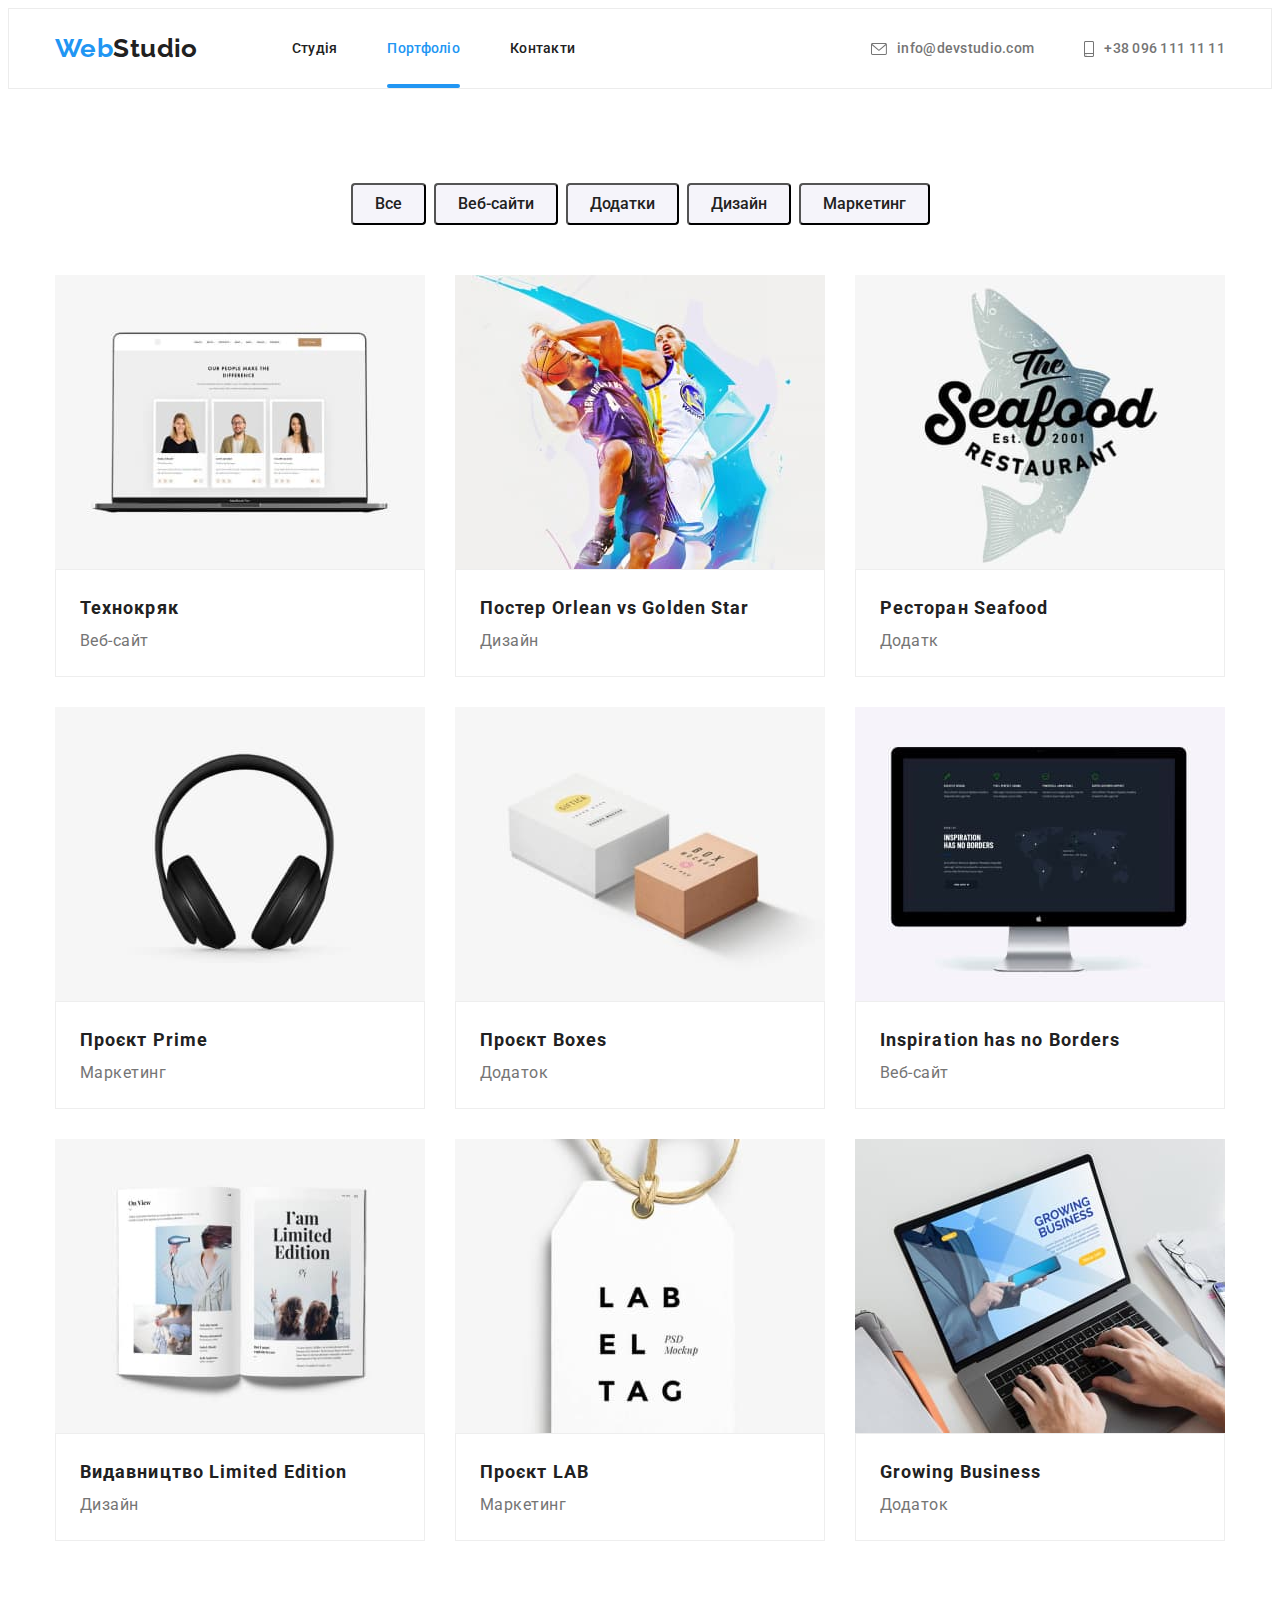
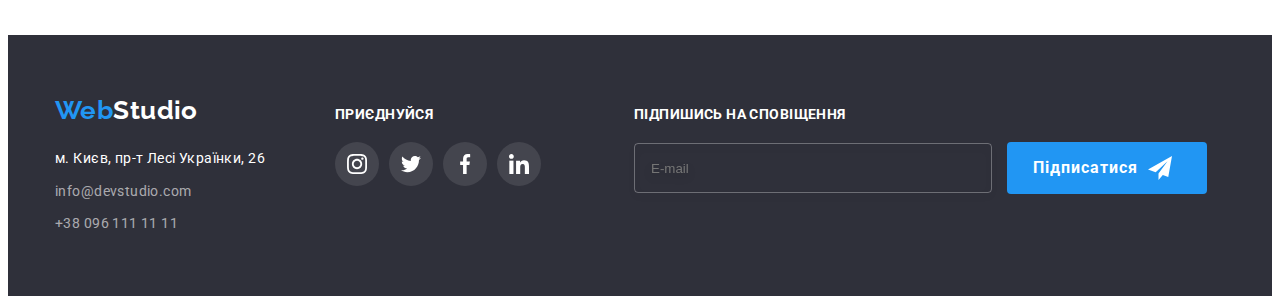
==== portfolio.html @ 61dd66d9 "start" ====
<!DOCTYPE html>
<html lang="ua">

<head>
    <meta charset="UTF-8">
    <meta http-equiv="X-UA-Compatible" content="IE=edge">
    <meta name="viewport" content="width=device-width, initial-scale=1.0">
    <title>Document</title>
    <link href="https://fonts.googleapis.com/css2?family=Raleway:wght@700&family=Roboto:wght@400;500;700;900&display=swap"
        rel="stylesheet">
    <link rel="stylesheet" href="https://cdnjs.cloudflare.com/ajax/libs/modern-normalize/1.1.0/modern-normalize.min.css"
        integrity="sha512-wpPYUAdjBVSE4KJnH1VR1HeZfpl1ub8YT/NKx4PuQ5NmX2tKuGu6U/JRp5y+Y8XG2tV+wKQpNHVUX03MfMFn9Q=="
        crossorigin="anonymous" referrerpolicy="no-referrer" />
    <link rel="stylesheet" href="./css/main.min.css">
</head>

<body>
    <header>
        <div class="container heder-container">
            <nav class="navigation">
                <a href="./index.html" lang="en" class="logo"><span class="logo-link">Web</span>Studio</a>
                <ul class="site-nav list">
                    <li class="link-item"><a href="./index.html" class="link">Студія</a></li>
                    <li class="link-item"><a href="./portfolio.html" class="link current button-border">Портфоліо</a></li>
                    <li class="link-item"><a href="" class="link">Контакти</a></li>
                </ul>
            </nav>
            <div class="contacts">
                <a href="e-mail:info@devstudio.com" class="cont-mail">
                    <svg class="contacts-cont-mail" width="16px" height="12px">
                        <use href="./images/icons.svg.svg#icon-email"></use>
                    </svg>
                    info@devstudio.com</a>
                <a href="tel:+380961111111" class="cont-tel">
                    <svg class="contacts-cont-mail" width="10px" height="16px">
                        <use href="./images/icons.svg.svg#smartphone"></use>
                    </svg>
                    +38 096 111 11 11</a>
            </div>
        </div>
    </header>
    <main>
        <section class="portfolio section">
            <div class="container">
                <h1 class="visually-hidden">Портфоліо</h1>
                    <ul class="portfolio-list list">
                        <li class="list-button"><button type="button" class="portfolio-button current">Все</button></li>
                        <li class="list-button"><button type="button" class="portfolio-button">Веб-сайти</button></li>
                        <li class="list-button"><button type="button" class="portfolio-button">Додатки</button></li>
                        <li class="list-button"><button type="button" class="portfolio-button">Дизайн</button></li>
                        <li class="list-button"><button type="button" class="portfolio-button">Маркетинг</button></li>
                    </ul>
                <ul class="portfolio-img list">
                    <li class="img-list">
                        <a href="" class="portfolio-link">
                            <div class="overley-portfolio">
                                <img src="./images/tehnokrak.jpg" alt="tehnokrak" width="370">
                                <p class="overley-portfolio-link">
                                    Ресурс пропонує комплексні пропозиції з різним рівнем функціоналу та сервісів. Все це дозволить відвідувачу отримати
                                    вичерпні відомості про компанію чи приватну особу.
                                </p>
                            </div>
                            <div class="img-text">
                                <h2 class="portfolio-title">Технокряк</h2>
                                <p class="portfolio-text">Веб-сайт</p>
                            </div>
                        </a>
                    </li>
                    <li class="img-list">
                        <a href="" class="portfolio-link">
                            <div class="overley-portfolio">
                                <img src="./images/new-orlean.jpg" alt="new orlean" width="370">
                                <p class="overley-portfolio-link">
                                    Ресурс пропонує комплексні пропозиції з різним рівнем функціоналу та сервісів. Все це дозволить відвідувачу отримати
                                    вичерпні відомості про компанію чи приватну особу.
                                </p>
                            </div>
                            <div class="img-text">
                                <h2  class="portfolio-title">Постер <span lang="en">Orlean vs Golden Star</span></h2>
                                <p class="portfolio-text">Дизайн</p>
                            </div>
                        </a>
                    </li>
                    <li class="img-list">
                        <a href="" class="portfolio-link">
                            <div class="overley-portfolio">
                                <img src="./images/seafood.jpg" alt="seafood" width="370">
                                <p class="overley-portfolio-link">
                                    Ресурс пропонує комплексні пропозиції з різним рівнем функціоналу та сервісів. Все це дозволить відвідувачу отримати
                                    вичерпні відомості про компанію чи приватну особу.
                                </p>
                            </div>
                            <div class="img-text">
                                <h2  class="portfolio-title">Ресторан <span lang="en">Seafood</span></h2>
                                <p class="portfolio-text">Додатк</p>
                            </div>
                        </a>
                    </li>
                    <li class="img-list">
                        <a href="" class="portfolio-link">
                            <div class="overley-portfolio">
                                <img src="./images/prime.jpg" alt="prime" width="370">
                                <p class="overley-portfolio-link">
                                    Ресурс пропонує комплексні пропозиції з різним рівнем функціоналу та сервісів. Все це дозволить відвідувачу отримати
                                    вичерпні відомості про компанію чи приватну особу.
                                </p>
                            </div>
                            <div class="img-text">
                                <h2  class="portfolio-title">Проєкт <span lang="en">Prime</span></h2>
                                <p class="portfolio-text">Маркетинг</p>
                            </div>
                        </a>
                    </li>
                    <li class="img-list">
                        <a href="" class="portfolio-link">
                            <div class="overley-portfolio">
                                <img src="./images/boxes.jpg" alt="boxes" width="370">
                                <p class="overley-portfolio-link">
                                    Ресурс пропонує комплексні пропозиції з різним рівнем функціоналу та сервісів. Все це дозволить відвідувачу отримати
                                    вичерпні відомості про компанію чи приватну особу.
                                </p>
                            </div>
                            <div class="img-text">
                                <h2  class="portfolio-title">Проєкт <span lang="en">Boxes</span></h2>
                                <p class="portfolio-text">Додаток</p>
                            </div>
                        </a>
                    </li>
                    <li class="img-list">
                        <a href="" class="portfolio-link">
                            <div class="overley-portfolio">
                                <img src="./images/inspiration-no-borders.jpg" alt="inspiration-no-borders" width="370">
                                <p class="overley-portfolio-link">
                                Ресурс пропонує комплексні пропозиції з різним рівнем функціоналу та сервісів. Все це дозволить відвідувачу отримати
                                вичерпні відомості про компанію чи приватну особу.
                                </p>
                            </div>
                            <div class="img-text">
                                <h2 lang="en"  class="portfolio-title">Inspiration has no Borders</h2>
                                <p class="portfolio-text">Веб-сайт</p>
                            </div>
                        </a>
                    </li>
                    <li class="img-list">
                        <a href="" class="portfolio-link">
                            <div class="overley-portfolio">
                                <img src="./images/limited-edition.jpg" alt="limited edition" width="370">
                                <p class="overley-portfolio-link">
                                Ресурс пропонує комплексні пропозиції з різним рівнем функціоналу та сервісів. Все це дозволить відвідувачу отримати
                                вичерпні відомості про компанію чи приватну особу.
                                </p>
                            </div>
                            <div class="img-text">
                                <h2  class="portfolio-title">Видавництво <span lang="en">Limited Edition</span></h2>
                                <p class="portfolio-text">Дизайн</p>
                            </div>
                        </a>
                    </li>
                    <li class="img-list">
                        <a href="" class="portfolio-link">
                            <div class="overley-portfolio">
                                <img src="./images/lab.jpg" alt="lab" width="370">
                                <p class="overley-portfolio-link">
                                    Ресурс пропонує комплексні пропозиції з різним рівнем функціоналу та сервісів. Все це дозволить відвідувачу отримати
                                    вичерпні відомості про компанію чи приватну особу.
                                </p>
                            </div>
                            <div class="img-text">
                                <h2  class="portfolio-title">Проєкт <span lang="en">LAB</span></h2>
                                <p class="portfolio-text">Маркетинг</p>
                            </div>
                        </a>
                    </li>
                    <li class="img-list">
                        <a href="" class="portfolio-link">
                            <div class="overley-portfolio">
                                <img src="./images/growing-business.jpg" alt="growing-business" width="370">
                                <p class="overley-portfolio-link">
                                    Ресурс пропонує комплексні пропозиції з різним рівнем функціоналу та сервісів. Все це дозволить відвідувачу отримати
                                    вичерпні відомості про компанію чи приватну особу.
                                </p>
                            </div>
                            <div class="img-text">
                                <h2 lang="en"  class="portfolio-title">Growing Business</h2>
                                <p class="portfolio-text">Додаток</p>
                            </div>
                        </a>
                    </li>
                </ul>
            </div>
        </section>

    </main>
    <footer class="footer">
        <div class="footer-container container">
            <div class="footer-container-list">
                <a href="./index.html" lang="en" class="footer-logo"><span class="logo-link">Web</span><span
                        class="footer-link">Studio</span></a>
                <address class="address">
                    <ul>
                        <li class="footer-list list">
                            <p class="footer-address">м. Києв, пр-т Лесі Українки, 26</p>
                        </li>
                        <li class="footer-list list"><a href="e-mail:info@devstudio.com"
                                class="address-mail">info@devstudio.com</a><br /></li>
                        <li class="footer-list list"><a href="tel:+380961111111" class="address-tel">+38 096 111 11 11</a>
                        </li>
                    </ul>
                </address>
            </div>
            <div class="footer-icon-link">
                <h3 class="footer-title">ПРИЄДНУЙСЯ</h3>
                <ul class="footer-icon">
                    <li class="footer-social-list list">
                        <a class="footer-social-link" href="">
                            <svg class="footer-icon-list" width="20" height="20">
                                <use href="./images/icons.svg.svg#instagram"></use>
                            </svg>
                        </a>
                    </li>
                    <li class="footer-social-list list">
                        <a class="footer-social-link" href="">
                            <svg class="footer-icon" width="20" height="20">
                                <use href="./images/icons.svg.svg#twitter"></use>
                            </svg>
                        </a>
                    </li>
                    <li class="footer-social-list list">
                        <a class="footer-social-link" href="">
                            <svg class="footer-icon" width="20" height="20">
                                <use href="./images/icons.svg.svg#facebook"></use>
                            </svg>
                        </a>
                    </li>
                    <li class="footer-social-list list">
                        <a class="footer-social-link" href="">
                            <svg class="footer-icon" width="20" height="20">
                                <use href="./images/icons.svg.svg#linkedin"></use>
                            </svg>
                        </a>
                    </li>
                </ul>
            </div>
            <div class="form-footer">
                <form class="form-email">
                    <h3 class="form-title">ПІДПИШИСЬ НА СПОВІЩЕННЯ</h3>
                    <div class="model-footer-email">
                        <input type="email" name="email" class="footer-email" placeholder="E-mail" />
                        <button type="submit" class="button footer-but">Підписатися
                            <svg class="modal-icon-foter" width="24" height="24">
                                <use href="./images/icons.svg.svg#icon-icon-send"></use>
                        </button>
                    </div>
                </form>
            </div>
        </div>
    </footer>
</body>
---- css/main.min.css ----
﻿:root{--primary-text-color: #757575;--title-text-color: #212121;--accent-color: #2196f3}*,::after,::before{box-sizing:border-box}body{background-color:#fff;color:var(--primary-text-color);font-family:Roboto,sans-serif;letter-spacing:.03em;font-size:14px;line-height:1.71}h1,h2,h3,h4,h5,h6,p{margin-top:0;margin-bottom:0}ul,ol{margin-top:0;margin-bottom:0;padding-left:0}img{display:block}.button{transition:color 250ms cubic-bezier(0.4, 0, 0.2, 1),background-color 250ms cubic-bezier(0.4, 0, 0.2, 1);min-width:200px;padding:10px 25px;border-radius:4px;border:1px solid rgba(0,0,0,0);color:#fff;background-color:var(--accent-color);font-family:Roboto,sans-serif;font-weight:700;font-size:16px;line-height:1.9;display:inline-block;align-items:center;text-align:center;text-decoration:none;letter-spacing:.06em}.button:hover,.button:focus{color:#fff;background-color:#188ce8}.list-button:not(:last-child){margin-right:8px}.portfolio-button{transition:color 250ms cubic-bezier(0.4, 0, 0.2, 1),background-color 250ms cubic-bezier(0.4, 0, 0.2, 1),box-shadow 250ms cubic-bezier(0.4, 0, 0.2, 1);min-width:73px;padding:6px 22px;border-radius:4px;font-family:"Roboto",sans-serif;cursor:pointer;text-decoration:none;color:var(--title-text-color);background-color:#f5f4fa;font-weight:500;font-size:16px;line-height:1.62;text-align:center}.portfolio-button .current{color:#fff;background-color:var(--accent-color)}.portfolio-button:hover,.portfolio-button:focus{color:#fff;background-color:var(--accent-color);box-shadow:0px 3px 1px rgba(0,0,0,.1),0px 1px 2px rgba(0,0,0,.08),0px 2px 2px rgba(0,0,0,.12)}.modal-close-btn{position:absolute;top:8px;right:8px;width:30px;height:30px;display:flex;justify-content:center;align-items:center;padding:0;border-radius:50%;border:1px solid rgba(0,0,0,.1);background-color:rgba(0,0,0,0);cursor:pointer}.modal-close-icon{transition:fill 250ms cubic-bezier(0.4, 0, 0.2, 1)}.modal-close-btn:hover .modal-close-icon,.modal-close-btn:focus .modal-close-icon{fill:var(--accent-color)}.modal-btn{display:block;margin:0 auto}.footer-but{display:inline-flex}.container{width:1200px;padding-left:15px;padding-right:15px;margin-left:auto;margin-right:auto}.hero{max-width:1600px;height:600px;border:1px solid #000;margin-left:auto;margin-right:auto;padding-top:200px;padding-bottom:200px;text-align:center;background-image:linear-gradient(to right, rgba(47, 48, 58, 0.4), rgba(47, 48, 58, 0.4)),url("../images/img-hero.jpg");background-repeat:no-repeat;background-size:cover;background-position:center;background-color:#c4c4c4}.hero-title{width:696px;margin-left:auto;margin-right:auto;margin-bottom:30px;color:#fff;font-weight:900;font-size:44px;line-height:1.36;text-align:center;letter-spacing:.06em;text-transform:uppercase}.visually-hidden{position:absolute;width:1px;height:1px;margin:-1px;padding:0;overflow:hidden;border:0;clip:rect(0 0 0 0)}.portfolio-list{display:flex;flex-wrap:wrap;justify-content:center;margin-bottom:50px}.portfolio-img{display:flex;flex-wrap:wrap;flex-basis:calc(100% - 90px)/3}.img-list:not(:nth-child(3n)){margin-right:30px}.img-list:not(:nth-last-child(-n+3)){margin-bottom:30px}.portfolio-link{transition:box-shadow 250ms cubic-bezier(0.4, 0, 0.2, 1);display:block;text-decoration:none}.portfolio-link:hover,.portfolio-link:focus{box-shadow:0px 1px 1px rgba(0,0,0,.12),0px 4px 4px rgba(0,0,0,.06),1px 4px 6px rgba(0,0,0,.16)}.overley-portfolio{position:relative;overflow:hidden}.overley-portfolio-link{position:absolute;top:0;left:0;width:100%;height:100%;transform:translateY(100%);transition:transform 250ms cubic-bezier(0.4, 0, 0.2, 1);font-family:"Roboto";font-style:normal;font-weight:400;font-size:18px;line-height:1.56;letter-spacing:.03em;color:#fff;background:rgba(33,150,243,.9);padding:63px 24px}.portfolio-link:hover .overley-portfolio-link,.portfolio-link:focus .overley-portfolio-link{transform:translateY(0%)}.img-text{padding:20px 24px;border:1px solid #eee;box-sizing:border-box}.portfolio-title{text-decoration:none;color:var(--title-text-color);font-weight:700;font-size:18px;line-height:2;letter-spacing:.06em}.portfolio-text{text-decoration:none;font-size:16px;line-height:1.87;letter-spacing:.03em;color:var(--primary-text-color)}header{padding-top:24px;padding-bottom:24px;border:1px solid #ececec}.section{padding-top:94px;padding-bottom:94px}.heder-container{display:flex;align-items:center}.navigation{display:flex;align-items:center}.list{list-style:none}.logo{margin-right:94px;text-decoration:none;font-family:Raleway,sans-serif;color:var(--title-text-color);font-weight:bold;font-size:26px;line-height:1.2}.logo-link{color:var(--accent-color)}.site-nav{display:flex;align-items:center}.site-nav a{text-decoration:none;color:var(--title-text-color);font-weight:500;font-size:14px;line-height:1.14;letter-spacing:.02em}.site-nav .link:focus,.site-nav .link:hover{color:var(--accent-color)}.link-item:not(:last-child){margin-right:50px}.button-border{position:relative;transition:color 250ms cubic-bezier(0.4, 0, 0.2, 1);padding-top:32px;padding-bottom:32px}.button-border::after{position:absolute;bottom:0;left:0;width:100%;height:4px;content:"";display:block;background-color:#2196f3;border-radius:2px}.site-nav .link.current{color:var(--accent-color)}.contacts{display:flex;margin-left:auto}.cont-mail{transition:color 250ms cubic-bezier(0.4, 0, 0.2, 1),fill 250ms cubic-bezier(0.4, 0, 0.2, 1);display:flex;align-items:center;margin-right:50px;text-decoration:none;color:var(--primary-text-color);font-style:normal;font-weight:500;font-size:14px;line-height:1.14;letter-spacing:.02em}.cont-tel{transition:color 250ms cubic-bezier(0.4, 0, 0.2, 1),fill 250ms cubic-bezier(0.4, 0, 0.2, 1);display:flex;align-items:center;text-decoration:none;color:var(--primary-text-color);font-style:normal;font-weight:500;font-size:14px;line-height:1.14;letter-spacing:.02em}.cont-mail:focus,.cont-mail:hover,.cont-tel:focus,.cont-tel:hover{color:var(--accent-color);fill:currentColor}.contacts-cont-mail{margin-right:10px;fill:currentColor}.aside{padding-top:94px}.aside-list{display:flex}.list-text{width:270px}.list-text:not(:last-child){margin-right:30px}.aside-container{margin-bottom:30px;display:flex;width:270px;height:120px;align-items:center;justify-content:center;background-color:#f5f4fa}.aside-title{padding-bottom:10px;color:var(--title-text-color);font-weight:bold;font-size:14px;line-height:1.14;text-transform:uppercase}.section-title{margin-bottom:50px;color:var(--title-text-color);font-weight:700;font-size:36px;line-height:1.16;text-align:center}.work-list{display:flex;flex-basis:calc(100% - 90px)/3}.work-img:not(:nth-child(3n)){margin-right:30px}.overley-work-list{position:relative}.overley-work-img{position:absolute;bottom:0;left:0;width:100%;padding-top:27px;padding-bottom:27px;font-family:"Roboto";font-style:normal;font-weight:700;font-size:14px;line-height:16px;text-align:center;letter-spacing:.03em;text-transform:uppercase;color:#fff;background-color:rgba(47,48,58,.8)}.team{background-color:#f5f4fa}.team-list{display:flex;flex-basis:calc(100% - 120px)/4}.team-section{padding:30px 32px 30px 32px}.commands-list{background-color:#fff;box-shadow:0px 1px 3px rgba(0,0,0,.12),0px 1px 1px rgba(0,0,0,.14),0px 2px 1px rgba(0,0,0,.2);border-radius:0px 0px 4px 4px}.commands-list:not(:nth-child(4n)){margin-right:30px}.team-title{color:var(--title-text-color);font-weight:500;font-size:16px;line-height:1.18;text-align:center;text-decoration:none}.team-text{padding-top:10px;font-size:16px;line-height:1.18;text-align:center}.list-icon{display:flex;justify-content:space-between;margin-top:16px}.social-link-team{transition:fill 250ms cubic-bezier(0.4, 0, 0.2, 1),background-color 250ms cubic-bezier(0.4, 0, 0.2, 1);fill:#afb1b8;width:44px;height:44px;border-radius:50%;display:flex;align-items:center;justify-content:center}.social-link-team:hover,.social-link-team:focus{fill:#fff;background-color:var(--accent-color)}.partners-list{display:flex;align-items:center;justify-content:space-between}.partners-link-logo{transition:border-color 250ms cubic-bezier(0.4, 0, 0.2, 1);display:flex;align-items:center;justify-content:center;color:#afb1b8;border:1px solid #afb1b8;fill:currentColor;border-radius:4px;width:170px;height:92px}.partners-link-logo:hover,.partners-link-logo:focus{border-color:#2196f3}.partners-logo{transition:fill 250ms cubic-bezier(0.4, 0, 0.2, 1)}.partners-link-logo:hover .partners-logo,.partners-link-logo:focus .partners-logo{fill:#2196f3}.backdrop{position:fixed;top:0;left:0;width:100%;height:100%;transition:opacity 250ms cubic-bezier(0.4, 0, 0.2, 1),visibility 250ms cubic-bezier(0.4, 0, 0.2, 1);background-color:rgba(0,0,0,.2)}.backdrop.is-hidden{opacity:0;visibility:hidden;pointer-events:none}.modal{position:absolute;top:50%;left:50%;transform:translate(-50%, -50%);width:528px;height:581px;background-color:#fff;box-shadow:0px 1px 3px rgba(0,0,0,.12),0px 1px 1px rgba(0,0,0,.14),0px 2px 1px rgba(0,0,0,.2);border-radius:4px;padding:40px}.modal-titel{font-style:normal;font-weight:700;font-size:20px;line-height:1.15;text-align:center;letter-spacing:.03em;margin-bottom:12px;color:#212121}.modal-field{margin-bottom:10px}.modal-input{width:100%;height:40px;border:1px solid rgba(33,33,33,.2);border-radius:4px;background-color:rgba(0,0,0,0);padding-left:42px;outline:rgba(0,0,0,0);transition:border-color 250ms cubic-bezier(0.4, 0, 0.2, 1),fill 250ms cubic-bezier(0.4, 0, 0.2, 1)}.modal-input::placeholder{font-style:normal;font-weight:400;font-size:12px;line-height:14px;letter-spacing:.01em;color:rgba(117,117,117,.5)}.modal-input:focus{border-color:var(--accent-color)}.placeholder{padding-left:16px;padding-top:12px}.modal-label{display:block;font-style:normal;font-weight:400;font-size:12px;line-height:1.1666666667;letter-spacing:.01em;margin-bottom:4px;color:#757575}.input-wrap{position:relative}.modal-icon{position:absolute;left:12px;top:50%;transform:translateY(-50%)}.modal-input:focus+.modal-icon{fill:var(--accent-color)}.сomments{height:120px;width:100%;border:1px solid rgba(33,33,33,.2);border-radius:4px;resize:none;font-style:normal;font-weight:400;font-size:12px;line-height:14px;letter-spacing:.01em;color:rgba(117,117,117,.5);padding-top:12px;padding-left:16px;outline:rgba(0,0,0,0);transition:border-color 250ms cubic-bezier(0.4, 0, 0.2, 1)}.сomments:focus{border-color:var(--accent-color)}.form-check{display:block;text-align:center;margin-bottom:30px;margin-left:auto;margin-right:auto;margin-top:20px}.checkbox-label{display:flex;align-items:baseline;transform:translateY(-50%)}.checkbox{font-style:normal;font-weight:400;font-size:14px;line-height:1.7;letter-spacing:.03em;color:#757575;-webkit-appearance:none;-moz-appearance:none;appearance:none;position:absolute}.icon-chekbox{display:inline-block;width:16px;height:15px;border:2px solid #212121;border-radius:4px;margin-right:7px;margin-left:11px;margin-top:auto;margin-bottom:auto;position:relative;top:10%;left:0;transform:translateY(-10%);transition:border-color 250ms cubic-bezier(0.4, 0, 0.2, 1)}.checkbox:checked+.icon-chekbox{border-color:var(--accent-color);background-image:url(../images/icon\ check.svg);background-size:contain;background-origin:border-box}.ling-form{color:var(--accent-color)}.footer{padding-top:60px;padding-bottom:60px;background-color:#2f303a;font-style:normal}.footer-link{color:#fff}.footer-logo{text-decoration:none;font-family:Raleway,sans-serif;color:var(--title-text-color);font-weight:bold;font-size:26px;line-height:1.2}.footer-conteiner{display:flex;align-items:baseline}.footer-address{margin-top:20px;font-family:Roboto;font-style:normal;font-weight:normal;font-size:14px;line-height:1.7;color:#fff}.footer-list:not(:first-child){margin-top:9px}.address-mail,.address-tel{transition:color 250ms cubic-bezier(0.4, 0, 0.2, 1);font-family:Roboto;font-style:normal;text-decoration:none;font-weight:normal;color:rgba(255,255,255,.6)}.address-mail:focus,.address-mail:hover,.address-mail:focus,.address-mail:hover,.address-tel:focus,.address-tel:hover,.address-tel:focus,.address-tel:hover{color:var(--accent-color)}.footer-container{display:flex;align-items:baseline}.footer-icon-link{width:206px;height:80px;margin-left:70px}.footer-title{margin-bottom:20px;font-weight:bold;font-size:14px;line-height:16px;color:#fff}.footer-icon{display:flex;justify-content:space-between;align-items:baseline}.footer-social-link{transition:background-color 250ms cubic-bezier(0.4, 0, 0.2, 1);fill:#fff;width:44px;height:44px;border-radius:50%;display:flex;align-items:center;justify-content:center;background-color:rgba(255,255,255,.1)}.footer-social-link:hover,.footer-social-link:focus{background-color:var(--accent-color)}.form-footer{margin-left:93px}.form-email{transition:border-color 250ms cubic-bezier(0.4, 0, 0.2, 1)}.form-title{margin-bottom:20px;font-weight:bold;font-size:14px;line-height:16px;color:#fff}.footer-email{width:358px;height:50px;border:1px solid rgba(255,255,255,.3);filter:drop-shadow(0px 4px 4px rgba(0, 0, 0, 0.15));border-radius:4px;background:rgba(0,0,0,0);padding-left:16px;margin-right:12px;color:#fff}.modal-icon-foter{margin-left:10px}/*# sourceMappingURL=main.min.css.map */
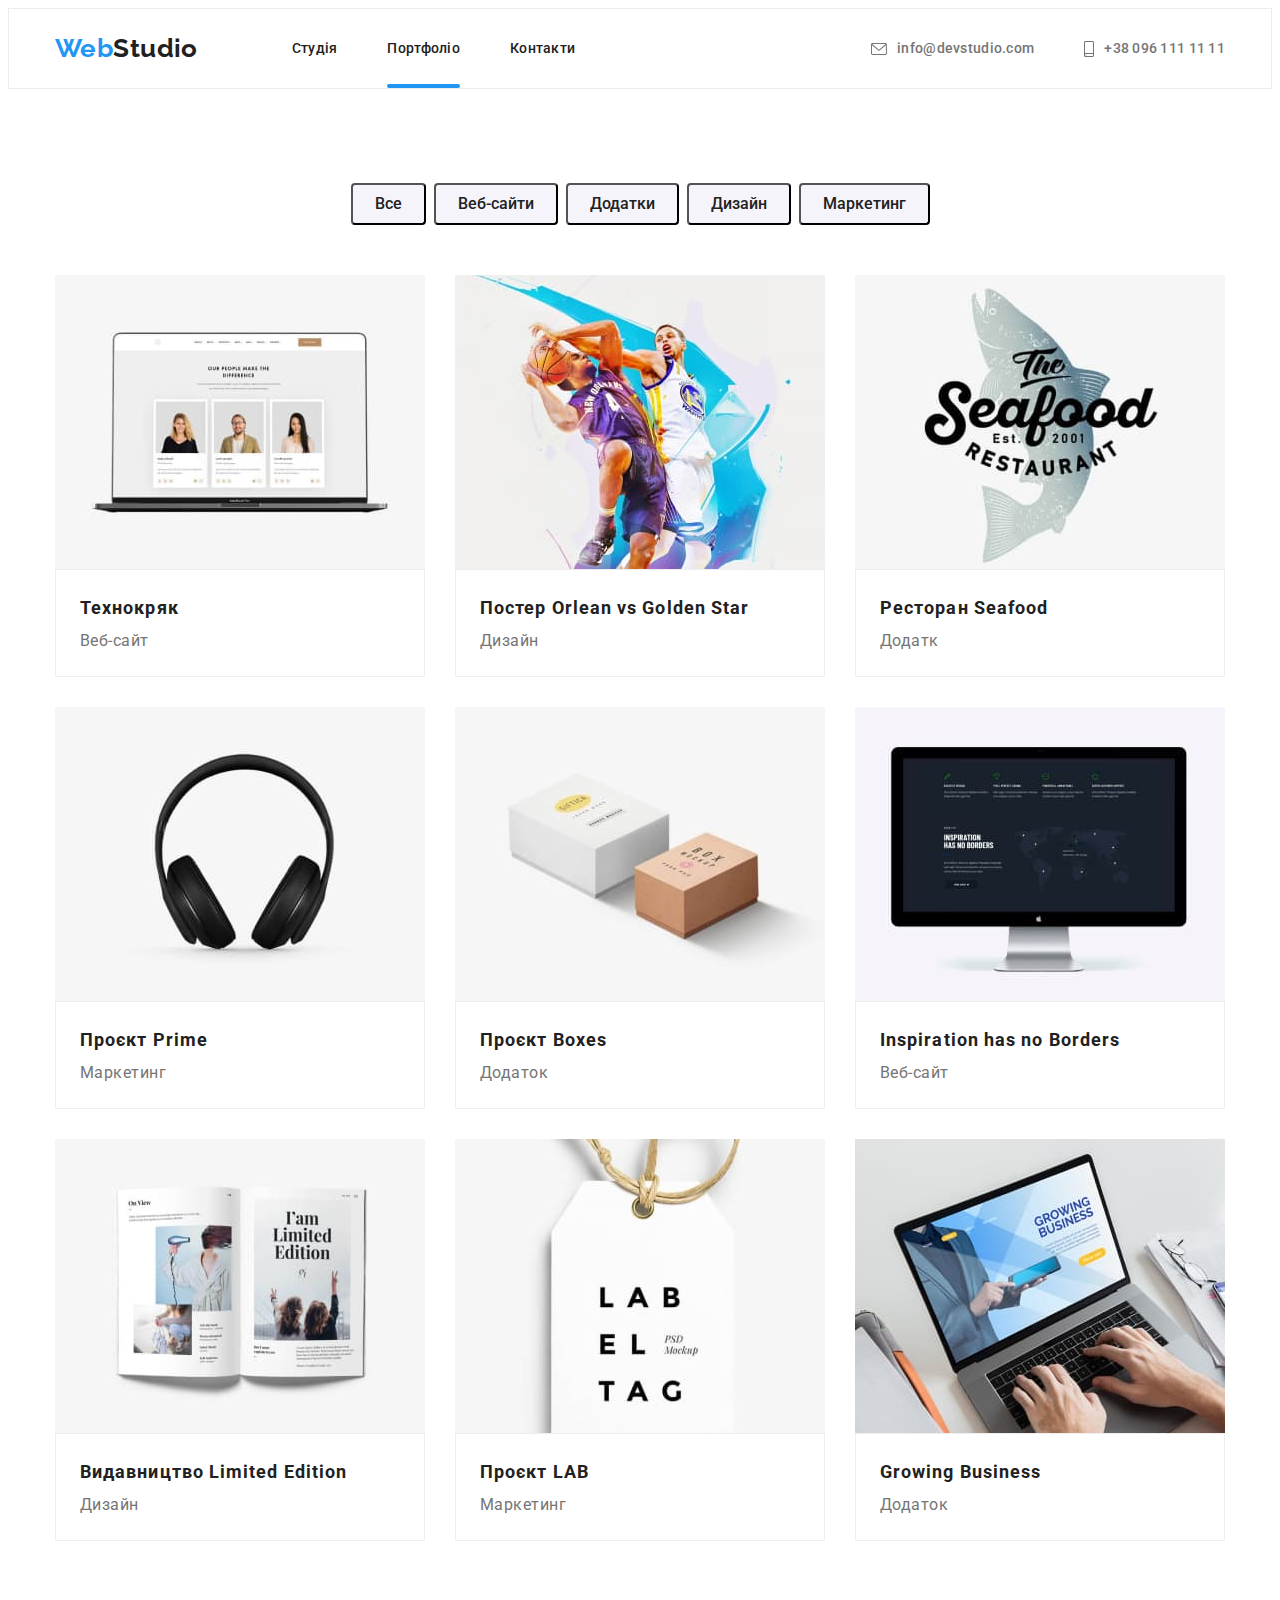
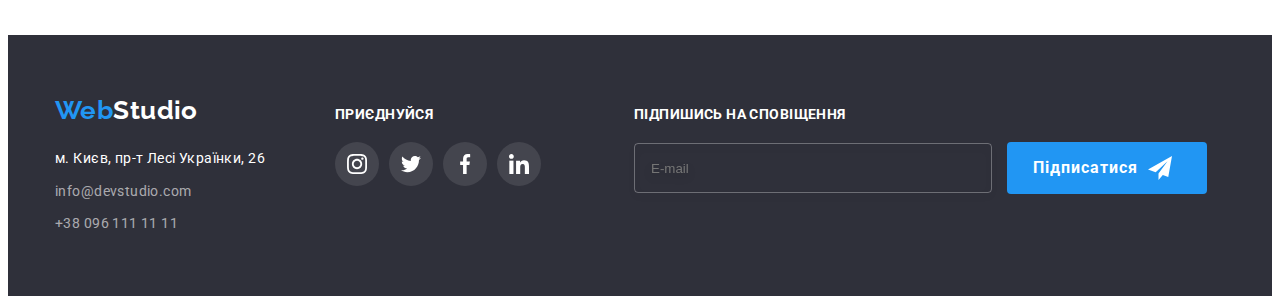
==== commit ec8ea5da: "BEM" ====
--- a/portfolio.html
+++ b/portfolio.html
@@ -18,21 +18,22 @@
     <header>
         <div class="container heder-container">
             <nav class="navigation">
-                <a href="./index.html" lang="en" class="logo"><span class="logo-link">Web</span>Studio</a>
-                <ul class="site-nav list">
-                    <li class="link-item"><a href="./index.html" class="link">Студія</a></li>
-                    <li class="link-item"><a href="./portfolio.html" class="link current button-border">Портфоліо</a></li>
-                    <li class="link-item"><a href="" class="link">Контакти</a></li>
+                <a href="./index.html" lang="en" class="navigation-logo"><span
+                        class="navigation-logo_link">Web</span>Studio</a>
+                <ul class="nav list">
+                    <li class="nav-item"><a href="./index.html" class="nav-link">Студія</a></li>
+                    <li class="nav-item"><a href="./portfolio.html" class="nav-link current button-border">Портфоліо</a></li>
+                    <li class="nav-item"><a href="" class="nav-link">Контакти</a></li>
                 </ul>
             </nav>
             <div class="contacts">
                 <a href="e-mail:info@devstudio.com" class="cont-mail">
-                    <svg class="contacts-cont-mail" width="16px" height="12px">
+                    <svg class="contacts-svg" width="16px" height="12px">
                         <use href="./images/icons.svg.svg#icon-email"></use>
                     </svg>
                     info@devstudio.com</a>
                 <a href="tel:+380961111111" class="cont-tel">
-                    <svg class="contacts-cont-mail" width="10px" height="16px">
+                    <svg class="contacts-svg" width="10px" height="16px">
                         <use href="./images/icons.svg.svg#smartphone"></use>
                     </svg>
                     +38 096 111 11 11</a>
@@ -194,7 +195,7 @@
     <footer class="footer">
         <div class="footer-container container">
             <div class="footer-container-list">
-                <a href="./index.html" lang="en" class="footer-logo"><span class="logo-link">Web</span><span
+                <a href="./index.html" lang="en" class="footer-logo"><span class="navigation-logo_link">Web</span><span
                         class="footer-link">Studio</span></a>
                 <address class="address">
                     <ul>
--- a/css/main.min.css
+++ b/css/main.min.css
@@ -1 +1 @@
-﻿:root{--primary-text-color: #757575;--title-text-color: #212121;--accent-color: #2196f3}*,::after,::before{box-sizing:border-box}body{background-color:#fff;color:var(--primary-text-color);font-family:Roboto,sans-serif;letter-spacing:.03em;font-size:14px;line-height:1.71}h1,h2,h3,h4,h5,h6,p{margin-top:0;margin-bottom:0}ul,ol{margin-top:0;margin-bottom:0;padding-left:0}img{display:block}.button{transition:color 250ms cubic-bezier(0.4, 0, 0.2, 1),background-color 250ms cubic-bezier(0.4, 0, 0.2, 1);min-width:200px;padding:10px 25px;border-radius:4px;border:1px solid rgba(0,0,0,0);color:#fff;background-color:var(--accent-color);font-family:Roboto,sans-serif;font-weight:700;font-size:16px;line-height:1.9;display:inline-block;align-items:center;text-align:center;text-decoration:none;letter-spacing:.06em}.button:hover,.button:focus{color:#fff;background-color:#188ce8}.list-button:not(:last-child){margin-right:8px}.portfolio-button{transition:color 250ms cubic-bezier(0.4, 0, 0.2, 1),background-color 250ms cubic-bezier(0.4, 0, 0.2, 1),box-shadow 250ms cubic-bezier(0.4, 0, 0.2, 1);min-width:73px;padding:6px 22px;border-radius:4px;font-family:"Roboto",sans-serif;cursor:pointer;text-decoration:none;color:var(--title-text-color);background-color:#f5f4fa;font-weight:500;font-size:16px;line-height:1.62;text-align:center}.portfolio-button .current{color:#fff;background-color:var(--accent-color)}.portfolio-button:hover,.portfolio-button:focus{color:#fff;background-color:var(--accent-color);box-shadow:0px 3px 1px rgba(0,0,0,.1),0px 1px 2px rgba(0,0,0,.08),0px 2px 2px rgba(0,0,0,.12)}.modal-close-btn{position:absolute;top:8px;right:8px;width:30px;height:30px;display:flex;justify-content:center;align-items:center;padding:0;border-radius:50%;border:1px solid rgba(0,0,0,.1);background-color:rgba(0,0,0,0);cursor:pointer}.modal-close-icon{transition:fill 250ms cubic-bezier(0.4, 0, 0.2, 1)}.modal-close-btn:hover .modal-close-icon,.modal-close-btn:focus .modal-close-icon{fill:var(--accent-color)}.modal-btn{display:block;margin:0 auto}.footer-but{display:inline-flex}.container{width:1200px;padding-left:15px;padding-right:15px;margin-left:auto;margin-right:auto}.hero{max-width:1600px;height:600px;border:1px solid #000;margin-left:auto;margin-right:auto;padding-top:200px;padding-bottom:200px;text-align:center;background-image:linear-gradient(to right, rgba(47, 48, 58, 0.4), rgba(47, 48, 58, 0.4)),url("../images/img-hero.jpg");background-repeat:no-repeat;background-size:cover;background-position:center;background-color:#c4c4c4}.hero-title{width:696px;margin-left:auto;margin-right:auto;margin-bottom:30px;color:#fff;font-weight:900;font-size:44px;line-height:1.36;text-align:center;letter-spacing:.06em;text-transform:uppercase}.visually-hidden{position:absolute;width:1px;height:1px;margin:-1px;padding:0;overflow:hidden;border:0;clip:rect(0 0 0 0)}.portfolio-list{display:flex;flex-wrap:wrap;justify-content:center;margin-bottom:50px}.portfolio-img{display:flex;flex-wrap:wrap;flex-basis:calc(100% - 90px)/3}.img-list:not(:nth-child(3n)){margin-right:30px}.img-list:not(:nth-last-child(-n+3)){margin-bottom:30px}.portfolio-link{transition:box-shadow 250ms cubic-bezier(0.4, 0, 0.2, 1);display:block;text-decoration:none}.portfolio-link:hover,.portfolio-link:focus{box-shadow:0px 1px 1px rgba(0,0,0,.12),0px 4px 4px rgba(0,0,0,.06),1px 4px 6px rgba(0,0,0,.16)}.overley-portfolio{position:relative;overflow:hidden}.overley-portfolio-link{position:absolute;top:0;left:0;width:100%;height:100%;transform:translateY(100%);transition:transform 250ms cubic-bezier(0.4, 0, 0.2, 1);font-family:"Roboto";font-style:normal;font-weight:400;font-size:18px;line-height:1.56;letter-spacing:.03em;color:#fff;background:rgba(33,150,243,.9);padding:63px 24px}.portfolio-link:hover .overley-portfolio-link,.portfolio-link:focus .overley-portfolio-link{transform:translateY(0%)}.img-text{padding:20px 24px;border:1px solid #eee;box-sizing:border-box}.portfolio-title{text-decoration:none;color:var(--title-text-color);font-weight:700;font-size:18px;line-height:2;letter-spacing:.06em}.portfolio-text{text-decoration:none;font-size:16px;line-height:1.87;letter-spacing:.03em;color:var(--primary-text-color)}header{padding-top:24px;padding-bottom:24px;border:1px solid #ececec}.section{padding-top:94px;padding-bottom:94px}.heder-container{display:flex;align-items:center}.navigation{display:flex;align-items:center}.list{list-style:none}.logo{margin-right:94px;text-decoration:none;font-family:Raleway,sans-serif;color:var(--title-text-color);font-weight:bold;font-size:26px;line-height:1.2}.logo-link{color:var(--accent-color)}.site-nav{display:flex;align-items:center}.site-nav a{text-decoration:none;color:var(--title-text-color);font-weight:500;font-size:14px;line-height:1.14;letter-spacing:.02em}.site-nav .link:focus,.site-nav .link:hover{color:var(--accent-color)}.link-item:not(:last-child){margin-right:50px}.button-border{position:relative;transition:color 250ms cubic-bezier(0.4, 0, 0.2, 1);padding-top:32px;padding-bottom:32px}.button-border::after{position:absolute;bottom:0;left:0;width:100%;height:4px;content:"";display:block;background-color:#2196f3;border-radius:2px}.site-nav .link.current{color:var(--accent-color)}.contacts{display:flex;margin-left:auto}.cont-mail{transition:color 250ms cubic-bezier(0.4, 0, 0.2, 1),fill 250ms cubic-bezier(0.4, 0, 0.2, 1);display:flex;align-items:center;margin-right:50px;text-decoration:none;color:var(--primary-text-color);font-style:normal;font-weight:500;font-size:14px;line-height:1.14;letter-spacing:.02em}.cont-tel{transition:color 250ms cubic-bezier(0.4, 0, 0.2, 1),fill 250ms cubic-bezier(0.4, 0, 0.2, 1);display:flex;align-items:center;text-decoration:none;color:var(--primary-text-color);font-style:normal;font-weight:500;font-size:14px;line-height:1.14;letter-spacing:.02em}.cont-mail:focus,.cont-mail:hover,.cont-tel:focus,.cont-tel:hover{color:var(--accent-color);fill:currentColor}.contacts-cont-mail{margin-right:10px;fill:currentColor}.aside{padding-top:94px}.aside-list{display:flex}.list-text{width:270px}.list-text:not(:last-child){margin-right:30px}.aside-container{margin-bottom:30px;display:flex;width:270px;height:120px;align-items:center;justify-content:center;background-color:#f5f4fa}.aside-title{padding-bottom:10px;color:var(--title-text-color);font-weight:bold;font-size:14px;line-height:1.14;text-transform:uppercase}.section-title{margin-bottom:50px;color:var(--title-text-color);font-weight:700;font-size:36px;line-height:1.16;text-align:center}.work-list{display:flex;flex-basis:calc(100% - 90px)/3}.work-img:not(:nth-child(3n)){margin-right:30px}.overley-work-list{position:relative}.overley-work-img{position:absolute;bottom:0;left:0;width:100%;padding-top:27px;padding-bottom:27px;font-family:"Roboto";font-style:normal;font-weight:700;font-size:14px;line-height:16px;text-align:center;letter-spacing:.03em;text-transform:uppercase;color:#fff;background-color:rgba(47,48,58,.8)}.team{background-color:#f5f4fa}.team-list{display:flex;flex-basis:calc(100% - 120px)/4}.team-section{padding:30px 32px 30px 32px}.commands-list{background-color:#fff;box-shadow:0px 1px 3px rgba(0,0,0,.12),0px 1px 1px rgba(0,0,0,.14),0px 2px 1px rgba(0,0,0,.2);border-radius:0px 0px 4px 4px}.commands-list:not(:nth-child(4n)){margin-right:30px}.team-title{color:var(--title-text-color);font-weight:500;font-size:16px;line-height:1.18;text-align:center;text-decoration:none}.team-text{padding-top:10px;font-size:16px;line-height:1.18;text-align:center}.list-icon{display:flex;justify-content:space-between;margin-top:16px}.social-link-team{transition:fill 250ms cubic-bezier(0.4, 0, 0.2, 1),background-color 250ms cubic-bezier(0.4, 0, 0.2, 1);fill:#afb1b8;width:44px;height:44px;border-radius:50%;display:flex;align-items:center;justify-content:center}.social-link-team:hover,.social-link-team:focus{fill:#fff;background-color:var(--accent-color)}.partners-list{display:flex;align-items:center;justify-content:space-between}.partners-link-logo{transition:border-color 250ms cubic-bezier(0.4, 0, 0.2, 1);display:flex;align-items:center;justify-content:center;color:#afb1b8;border:1px solid #afb1b8;fill:currentColor;border-radius:4px;width:170px;height:92px}.partners-link-logo:hover,.partners-link-logo:focus{border-color:#2196f3}.partners-logo{transition:fill 250ms cubic-bezier(0.4, 0, 0.2, 1)}.partners-link-logo:hover .partners-logo,.partners-link-logo:focus .partners-logo{fill:#2196f3}.backdrop{position:fixed;top:0;left:0;width:100%;height:100%;transition:opacity 250ms cubic-bezier(0.4, 0, 0.2, 1),visibility 250ms cubic-bezier(0.4, 0, 0.2, 1);background-color:rgba(0,0,0,.2)}.backdrop.is-hidden{opacity:0;visibility:hidden;pointer-events:none}.modal{position:absolute;top:50%;left:50%;transform:translate(-50%, -50%);width:528px;height:581px;background-color:#fff;box-shadow:0px 1px 3px rgba(0,0,0,.12),0px 1px 1px rgba(0,0,0,.14),0px 2px 1px rgba(0,0,0,.2);border-radius:4px;padding:40px}.modal-titel{font-style:normal;font-weight:700;font-size:20px;line-height:1.15;text-align:center;letter-spacing:.03em;margin-bottom:12px;color:#212121}.modal-field{margin-bottom:10px}.modal-input{width:100%;height:40px;border:1px solid rgba(33,33,33,.2);border-radius:4px;background-color:rgba(0,0,0,0);padding-left:42px;outline:rgba(0,0,0,0);transition:border-color 250ms cubic-bezier(0.4, 0, 0.2, 1),fill 250ms cubic-bezier(0.4, 0, 0.2, 1)}.modal-input::placeholder{font-style:normal;font-weight:400;font-size:12px;line-height:14px;letter-spacing:.01em;color:rgba(117,117,117,.5)}.modal-input:focus{border-color:var(--accent-color)}.placeholder{padding-left:16px;padding-top:12px}.modal-label{display:block;font-style:normal;font-weight:400;font-size:12px;line-height:1.1666666667;letter-spacing:.01em;margin-bottom:4px;color:#757575}.input-wrap{position:relative}.modal-icon{position:absolute;left:12px;top:50%;transform:translateY(-50%)}.modal-input:focus+.modal-icon{fill:var(--accent-color)}.сomments{height:120px;width:100%;border:1px solid rgba(33,33,33,.2);border-radius:4px;resize:none;font-style:normal;font-weight:400;font-size:12px;line-height:14px;letter-spacing:.01em;color:rgba(117,117,117,.5);padding-top:12px;padding-left:16px;outline:rgba(0,0,0,0);transition:border-color 250ms cubic-bezier(0.4, 0, 0.2, 1)}.сomments:focus{border-color:var(--accent-color)}.form-check{display:block;text-align:center;margin-bottom:30px;margin-left:auto;margin-right:auto;margin-top:20px}.checkbox-label{display:flex;align-items:baseline;transform:translateY(-50%)}.checkbox{font-style:normal;font-weight:400;font-size:14px;line-height:1.7;letter-spacing:.03em;color:#757575;-webkit-appearance:none;-moz-appearance:none;appearance:none;position:absolute}.icon-chekbox{display:inline-block;width:16px;height:15px;border:2px solid #212121;border-radius:4px;margin-right:7px;margin-left:11px;margin-top:auto;margin-bottom:auto;position:relative;top:10%;left:0;transform:translateY(-10%);transition:border-color 250ms cubic-bezier(0.4, 0, 0.2, 1)}.checkbox:checked+.icon-chekbox{border-color:var(--accent-color);background-image:url(../images/icon\ check.svg);background-size:contain;background-origin:border-box}.ling-form{color:var(--accent-color)}.footer{padding-top:60px;padding-bottom:60px;background-color:#2f303a;font-style:normal}.footer-link{color:#fff}.footer-logo{text-decoration:none;font-family:Raleway,sans-serif;color:var(--title-text-color);font-weight:bold;font-size:26px;line-height:1.2}.footer-conteiner{display:flex;align-items:baseline}.footer-address{margin-top:20px;font-family:Roboto;font-style:normal;font-weight:normal;font-size:14px;line-height:1.7;color:#fff}.footer-list:not(:first-child){margin-top:9px}.address-mail,.address-tel{transition:color 250ms cubic-bezier(0.4, 0, 0.2, 1);font-family:Roboto;font-style:normal;text-decoration:none;font-weight:normal;color:rgba(255,255,255,.6)}.address-mail:focus,.address-mail:hover,.address-mail:focus,.address-mail:hover,.address-tel:focus,.address-tel:hover,.address-tel:focus,.address-tel:hover{color:var(--accent-color)}.footer-container{display:flex;align-items:baseline}.footer-icon-link{width:206px;height:80px;margin-left:70px}.footer-title{margin-bottom:20px;font-weight:bold;font-size:14px;line-height:16px;color:#fff}.footer-icon{display:flex;justify-content:space-between;align-items:baseline}.footer-social-link{transition:background-color 250ms cubic-bezier(0.4, 0, 0.2, 1);fill:#fff;width:44px;height:44px;border-radius:50%;display:flex;align-items:center;justify-content:center;background-color:rgba(255,255,255,.1)}.footer-social-link:hover,.footer-social-link:focus{background-color:var(--accent-color)}.form-footer{margin-left:93px}.form-email{transition:border-color 250ms cubic-bezier(0.4, 0, 0.2, 1)}.form-title{margin-bottom:20px;font-weight:bold;font-size:14px;line-height:16px;color:#fff}.footer-email{width:358px;height:50px;border:1px solid rgba(255,255,255,.3);filter:drop-shadow(0px 4px 4px rgba(0, 0, 0, 0.15));border-radius:4px;background:rgba(0,0,0,0);padding-left:16px;margin-right:12px;color:#fff}.modal-icon-foter{margin-left:10px}/*# sourceMappingURL=main.min.css.map */+﻿:root{--primary-text-color: #757575;--title-text-color: #212121;--accent-color: #2196f3}*,::after,::before{box-sizing:border-box}body{background-color:#fff;color:var(--primary-text-color);font-family:Roboto,sans-serif;letter-spacing:.03em;font-size:14px;line-height:1.71}h1,h2,h3,h4,h5,h6,p{margin-top:0;margin-bottom:0}ul,ol{margin-top:0;margin-bottom:0;padding-left:0}img{display:block}.button{transition:color 250ms cubic-bezier(0.4, 0, 0.2, 1),background-color 250ms cubic-bezier(0.4, 0, 0.2, 1);min-width:200px;padding:10px 25px;border-radius:4px;border:1px solid rgba(0,0,0,0);color:#fff;background-color:var(--accent-color);font-family:Roboto,sans-serif;font-weight:700;font-size:16px;line-height:1.9;display:inline-block;align-items:center;text-align:center;text-decoration:none;letter-spacing:.06em}.button:hover,.button:focus{color:#fff;background-color:#188ce8}.button-border{position:relative;transition:color 250ms cubic-bezier(0.4, 0, 0.2, 1);padding-top:32px;padding-bottom:32px}.button-border::after{position:absolute;bottom:0;left:0;width:100%;height:4px;content:"";display:block;background-color:#2196f3;border-radius:2px}.list-button:not(:last-child){margin-right:8px}.portfolio-button{transition:color 250ms cubic-bezier(0.4, 0, 0.2, 1),background-color 250ms cubic-bezier(0.4, 0, 0.2, 1),box-shadow 250ms cubic-bezier(0.4, 0, 0.2, 1);min-width:73px;padding:6px 22px;border-radius:4px;font-family:"Roboto",sans-serif;cursor:pointer;text-decoration:none;color:var(--title-text-color);background-color:#f5f4fa;font-weight:500;font-size:16px;line-height:1.62;text-align:center}.portfolio-button .current{color:#fff;background-color:var(--accent-color)}.portfolio-button:hover,.portfolio-button:focus{color:#fff;background-color:var(--accent-color);box-shadow:0px 3px 1px rgba(0,0,0,.1),0px 1px 2px rgba(0,0,0,.08),0px 2px 2px rgba(0,0,0,.12)}.modal-close-btn{position:absolute;top:8px;right:8px;width:30px;height:30px;display:flex;justify-content:center;align-items:center;padding:0;border-radius:50%;border:1px solid rgba(0,0,0,.1);background-color:rgba(0,0,0,0);cursor:pointer}.modal-close-icon{transition:fill 250ms cubic-bezier(0.4, 0, 0.2, 1)}.modal-close-btn:hover .modal-close-icon,.modal-close-btn:focus .modal-close-icon{fill:var(--accent-color)}.modal-btn{display:block;margin:0 auto}.footer-but{display:inline-flex}.container{width:1200px;padding-left:15px;padding-right:15px;margin-left:auto;margin-right:auto}.hero{max-width:1600px;height:600px;border:1px solid #000;margin-left:auto;margin-right:auto;padding-top:200px;padding-bottom:200px;text-align:center;background-image:linear-gradient(to right, rgba(47, 48, 58, 0.4), rgba(47, 48, 58, 0.4)),url("../images/img-hero.jpg");background-repeat:no-repeat;background-size:cover;background-position:center;background-color:#c4c4c4}.hero-title{width:696px;margin-left:auto;margin-right:auto;margin-bottom:30px;color:#fff;font-weight:900;font-size:44px;line-height:1.36;text-align:center;letter-spacing:.06em;text-transform:uppercase}.visually-hidden{position:absolute;width:1px;height:1px;margin:-1px;padding:0;overflow:hidden;border:0;clip:rect(0 0 0 0)}.portfolio-list{display:flex;flex-wrap:wrap;justify-content:center;margin-bottom:50px}.portfolio-img{display:flex;flex-wrap:wrap;flex-basis:calc(100% - 90px)/3}.img-list:not(:nth-child(3n)){margin-right:30px}.img-list:not(:nth-last-child(-n+3)){margin-bottom:30px}.portfolio-link{transition:box-shadow 250ms cubic-bezier(0.4, 0, 0.2, 1);display:block;text-decoration:none}.portfolio-link:hover,.portfolio-link:focus{box-shadow:0px 1px 1px rgba(0,0,0,.12),0px 4px 4px rgba(0,0,0,.06),1px 4px 6px rgba(0,0,0,.16)}.overley-portfolio{position:relative;overflow:hidden}.overley-portfolio-link{position:absolute;top:0;left:0;width:100%;height:100%;transform:translateY(100%);transition:transform 250ms cubic-bezier(0.4, 0, 0.2, 1);font-family:"Roboto";font-style:normal;font-weight:400;font-size:18px;line-height:1.56;letter-spacing:.03em;color:#fff;background:rgba(33,150,243,.9);padding:63px 24px}.portfolio-link:hover .overley-portfolio-link,.portfolio-link:focus .overley-portfolio-link{transform:translateY(0%)}.img-text{padding:20px 24px;border:1px solid #eee;box-sizing:border-box}.portfolio-title{text-decoration:none;color:var(--title-text-color);font-weight:700;font-size:18px;line-height:2;letter-spacing:.06em}.portfolio-text{text-decoration:none;font-size:16px;line-height:1.87;letter-spacing:.03em;color:var(--primary-text-color)}header{padding-top:24px;padding-bottom:24px;border:1px solid #ececec}.section{padding-top:94px;padding-bottom:94px}.heder-container{display:flex;align-items:center}.navigation{display:flex;align-items:center}.list{list-style:none}.navigation-logo{margin-right:94px;text-decoration:none;font-family:Raleway,sans-serif;color:var(--title-text-color);font-weight:bold;font-size:26px;line-height:1.2}.navigation-logo_link{color:var(--accent-color)}.nav{display:flex;align-items:center}.nav a{text-decoration:none;color:var(--title-text-color);font-weight:500;font-size:14px;line-height:1.14;letter-spacing:.02em}.nav .link:focus,.nav .link:hover{color:var(--accent-color)}.nav-item:not(:last-child){margin-right:50px}.site-nav .nav-link.current{color:var(--accent-color)}.contacts{display:flex;margin-left:auto}.cont-mail{transition:color 250ms cubic-bezier(0.4, 0, 0.2, 1),fill 250ms cubic-bezier(0.4, 0, 0.2, 1);display:flex;align-items:center;margin-right:50px;text-decoration:none;color:var(--primary-text-color);font-style:normal;font-weight:500;font-size:14px;line-height:1.14;letter-spacing:.02em}.cont-tel{transition:color 250ms cubic-bezier(0.4, 0, 0.2, 1),fill 250ms cubic-bezier(0.4, 0, 0.2, 1);display:flex;align-items:center;text-decoration:none;color:var(--primary-text-color);font-style:normal;font-weight:500;font-size:14px;line-height:1.14;letter-spacing:.02em}.cont-mail:focus,.cont-mail:hover,.cont-tel:focus,.cont-tel:hover{color:var(--accent-color);fill:currentColor}.contacts-svg{margin-right:10px;fill:currentColor}.aside{padding-top:94px}.aside-list{display:flex}.aside-text{width:270px}.aside-text:not(:last-child){margin-right:30px}.aside-container{margin-bottom:30px;display:flex;width:270px;height:120px;align-items:center;justify-content:center;background-color:#f5f4fa}.aside-title{padding-bottom:10px;color:var(--title-text-color);font-weight:bold;font-size:14px;line-height:1.14;text-transform:uppercase}.section-title{margin-bottom:50px;color:var(--title-text-color);font-weight:700;font-size:36px;line-height:1.16;text-align:center}.section-list{display:flex;flex-basis:calc(100% - 90px)/3}.section-img:not(:nth-child(3n)){margin-right:30px}.overley-work_list{position:relative}.overley-work_img{position:absolute;bottom:0;left:0;width:100%;padding-top:27px;padding-bottom:27px;font-family:"Roboto";font-style:normal;font-weight:700;font-size:14px;line-height:16px;text-align:center;letter-spacing:.03em;text-transform:uppercase;color:#fff;background-color:rgba(47,48,58,.8)}.team{background-color:#f5f4fa}.team-list{display:flex;flex-basis:calc(100% - 120px)/4}.team-section{padding:30px 32px 30px 32px}.commands-list{background-color:#fff;box-shadow:0px 1px 3px rgba(0,0,0,.12),0px 1px 1px rgba(0,0,0,.14),0px 2px 1px rgba(0,0,0,.2);border-radius:0px 0px 4px 4px}.commands-list:not(:nth-child(4n)){margin-right:30px}.team-title{color:var(--title-text-color);font-weight:500;font-size:16px;line-height:1.18;text-align:center;text-decoration:none}.team-text{padding-top:10px;font-size:16px;line-height:1.18;text-align:center}.list-icon{display:flex;justify-content:space-between;margin-top:16px}.social-link__team{transition:fill 250ms cubic-bezier(0.4, 0, 0.2, 1),background-color 250ms cubic-bezier(0.4, 0, 0.2, 1);fill:#afb1b8;width:44px;height:44px;border-radius:50%;display:flex;align-items:center;justify-content:center}.social-link__team:hover,.social-link__team:focus{fill:#fff;background-color:var(--accent-color)}.partners-list{display:flex;align-items:center;justify-content:space-between}.partners-link__logo{transition:border-color 250ms cubic-bezier(0.4, 0, 0.2, 1);display:flex;align-items:center;justify-content:center;color:#afb1b8;border:1px solid #afb1b8;fill:currentColor;border-radius:4px;width:170px;height:92px}.partners-link__logo:hover,.partners-link__logo:focus{border-color:#2196f3}.partners-logo{transition:fill 250ms cubic-bezier(0.4, 0, 0.2, 1)}.partners-link__logo:hover .partners-logo,.partners-link__logo:focus .partners-logo{fill:#2196f3}.backdrop{position:fixed;top:0;left:0;width:100%;height:100%;transition:opacity 250ms cubic-bezier(0.4, 0, 0.2, 1),visibility 250ms cubic-bezier(0.4, 0, 0.2, 1);background-color:rgba(0,0,0,.2)}.backdrop.is-hidden{opacity:0;visibility:hidden;pointer-events:none}.modal{position:absolute;top:50%;left:50%;transform:translate(-50%, -50%);width:528px;height:581px;background-color:#fff;box-shadow:0px 1px 3px rgba(0,0,0,.12),0px 1px 1px rgba(0,0,0,.14),0px 2px 1px rgba(0,0,0,.2);border-radius:4px;padding:40px}.modal-titel{font-style:normal;font-weight:700;font-size:20px;line-height:1.15;text-align:center;letter-spacing:.03em;margin-bottom:12px;color:#212121}.modal-field{margin-bottom:10px}.modal-input{width:100%;height:40px;border:1px solid rgba(33,33,33,.2);border-radius:4px;background-color:rgba(0,0,0,0);padding-left:42px;outline:rgba(0,0,0,0);transition:border-color 250ms cubic-bezier(0.4, 0, 0.2, 1),fill 250ms cubic-bezier(0.4, 0, 0.2, 1)}.modal-input::placeholder{font-style:normal;font-weight:400;font-size:12px;line-height:14px;letter-spacing:.01em;color:rgba(117,117,117,.5)}.modal-input:focus{border-color:var(--accent-color)}.placeholder{padding-left:16px;padding-top:12px}.modal-label{display:block;font-style:normal;font-weight:400;font-size:12px;line-height:1.1666666667;letter-spacing:.01em;margin-bottom:4px;color:#757575}.input-wrap{position:relative}.modal-icon{position:absolute;left:12px;top:50%;transform:translateY(-50%)}.modal-input:focus+.modal-icon{fill:var(--accent-color)}.сomments{height:120px;width:100%;border:1px solid rgba(33,33,33,.2);border-radius:4px;resize:none;font-style:normal;font-weight:400;font-size:12px;line-height:14px;letter-spacing:.01em;color:rgba(117,117,117,.5);padding-top:12px;padding-left:16px;outline:rgba(0,0,0,0);transition:border-color 250ms cubic-bezier(0.4, 0, 0.2, 1)}.сomments:focus{border-color:var(--accent-color)}.form-check{display:block;text-align:center;margin-bottom:30px;margin-left:auto;margin-right:auto;margin-top:20px}.checkbox-label{display:flex;align-items:baseline;transform:translateY(-50%)}.checkbox{font-style:normal;font-weight:400;font-size:14px;line-height:1.7;letter-spacing:.03em;color:#757575;-webkit-appearance:none;-moz-appearance:none;appearance:none;position:absolute}.icon-chekbox{display:inline-block;width:16px;height:15px;border:2px solid #212121;border-radius:4px;margin-right:7px;margin-left:11px;margin-top:auto;margin-bottom:auto;position:relative;top:10%;left:0;transform:translateY(-10%);transition:border-color 250ms cubic-bezier(0.4, 0, 0.2, 1)}.checkbox:checked+.icon-chekbox{border-color:var(--accent-color);background-image:url(../images/icon\ check.svg);background-size:contain;background-origin:border-box}.ling-form{color:var(--accent-color)}.footer{padding-top:60px;padding-bottom:60px;background-color:#2f303a;font-style:normal}.footer-link{color:#fff}.footer-logo{text-decoration:none;font-family:Raleway,sans-serif;color:var(--title-text-color);font-weight:bold;font-size:26px;line-height:1.2}.footer-conteiner{display:flex;align-items:baseline}.footer-address{margin-top:20px;font-family:Roboto;font-style:normal;font-weight:normal;font-size:14px;line-height:1.7;color:#fff}.footer-list:not(:first-child){margin-top:9px}.address-mail,.address-tel{transition:color 250ms cubic-bezier(0.4, 0, 0.2, 1);font-family:Roboto;font-style:normal;text-decoration:none;font-weight:normal;color:rgba(255,255,255,.6)}.address-mail:focus,.address-mail:hover,.address-mail:focus,.address-mail:hover,.address-tel:focus,.address-tel:hover,.address-tel:focus,.address-tel:hover{color:var(--accent-color)}.footer-container{display:flex;align-items:baseline}.footer-icon-link{width:206px;height:80px;margin-left:70px}.footer-title{margin-bottom:20px;font-weight:bold;font-size:14px;line-height:16px;color:#fff}.footer-icon{display:flex;justify-content:space-between;align-items:baseline}.footer-social-link{transition:background-color 250ms cubic-bezier(0.4, 0, 0.2, 1);fill:#fff;width:44px;height:44px;border-radius:50%;display:flex;align-items:center;justify-content:center;background-color:rgba(255,255,255,.1)}.footer-social-link:hover,.footer-social-link:focus{background-color:var(--accent-color)}.form-footer{margin-left:93px}.form-email{transition:border-color 250ms cubic-bezier(0.4, 0, 0.2, 1)}.form-title{margin-bottom:20px;font-weight:bold;font-size:14px;line-height:16px;color:#fff}.footer-email{width:358px;height:50px;border:1px solid rgba(255,255,255,.3);filter:drop-shadow(0px 4px 4px rgba(0, 0, 0, 0.15));border-radius:4px;background:rgba(0,0,0,0);padding-left:16px;margin-right:12px;color:#fff}.modal-icon-foter{margin-left:10px}/*# sourceMappingURL=main.min.css.map */